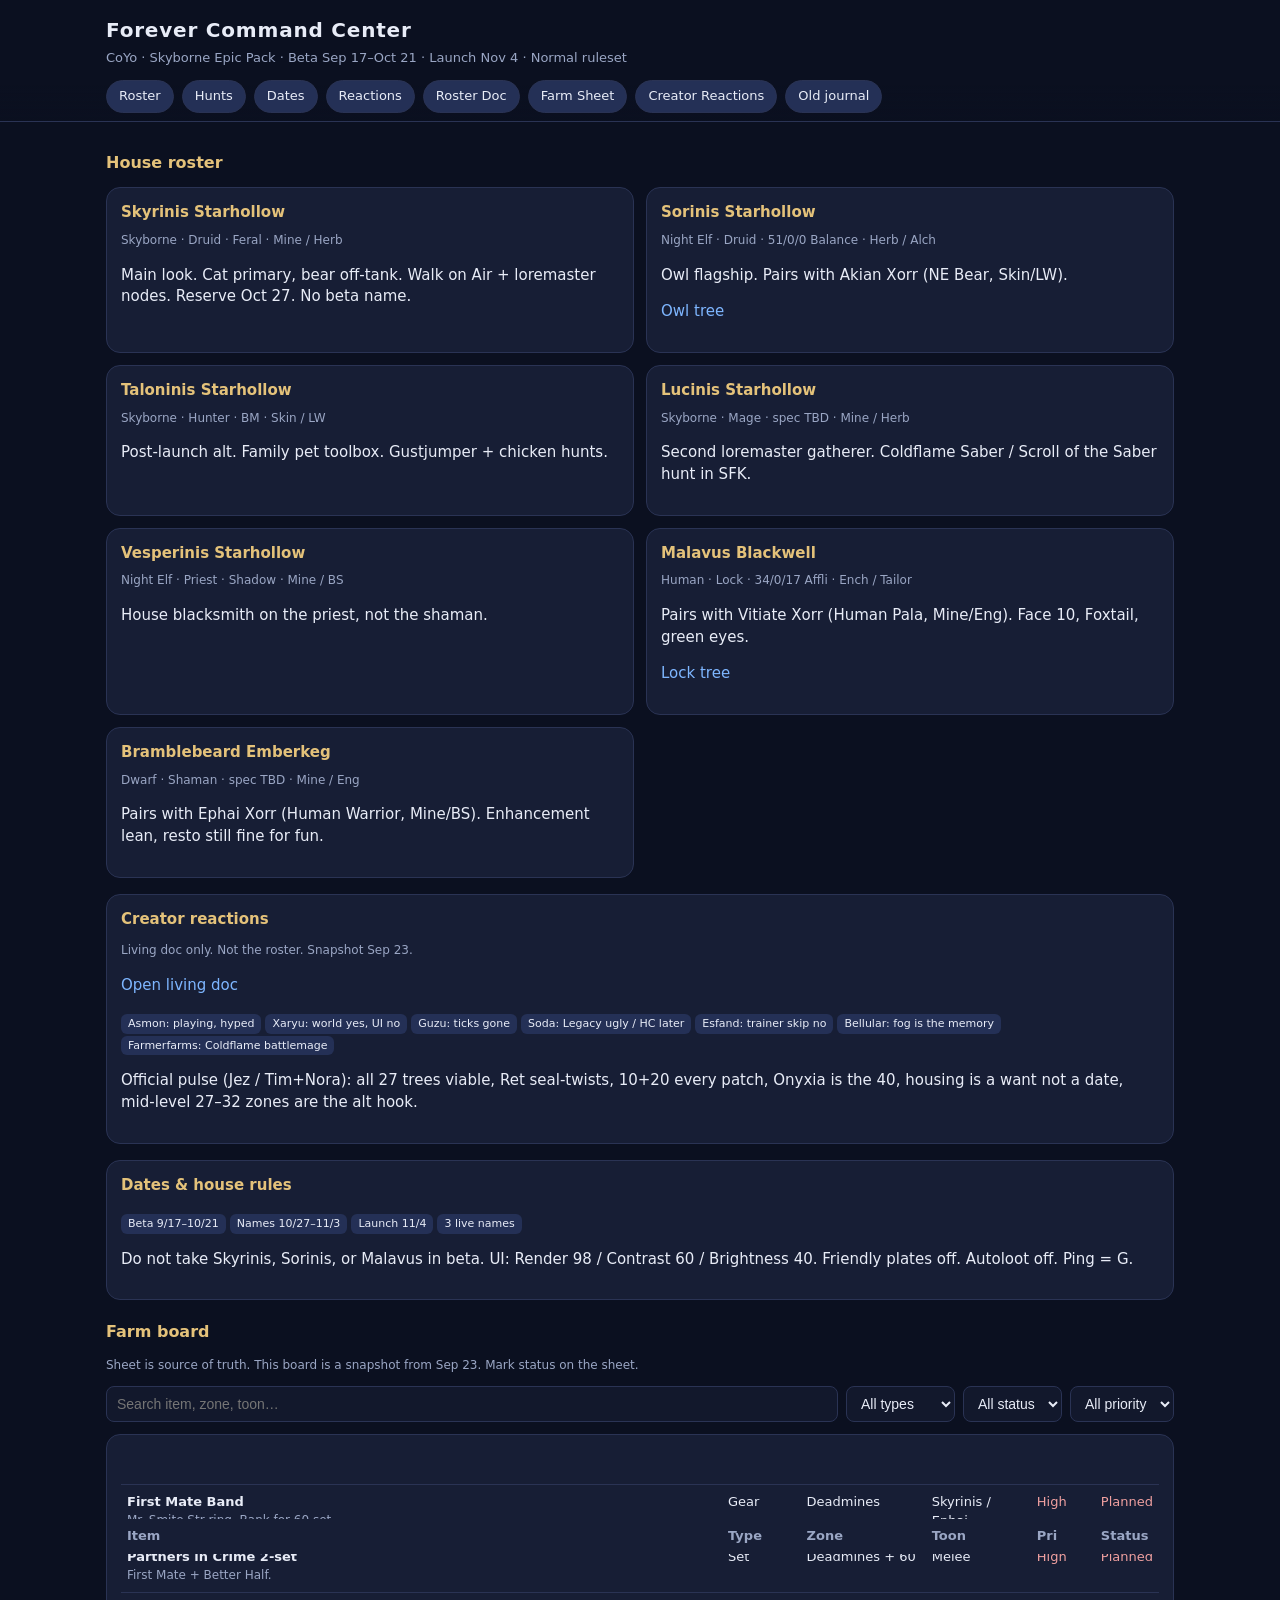
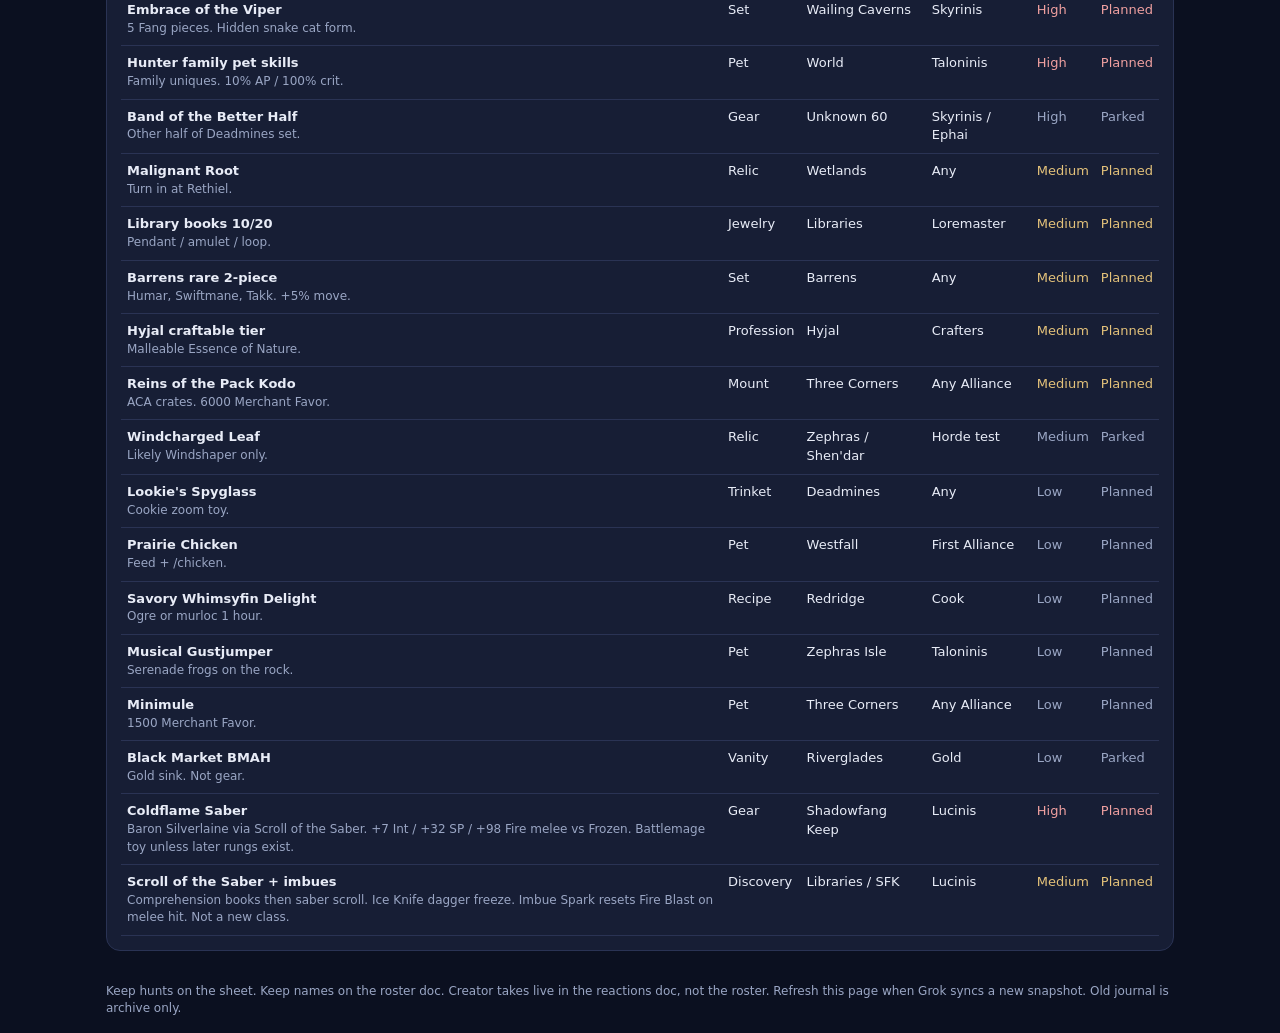
==== forever-command-center.html @ 181f7d6e "Add the roster, farm sheet, and command center dashboard from the Grok project." ====
<!DOCTYPE html>
<html lang="en">
<head>
<meta charset="utf-8">
<meta name="viewport" content="width=device-width, initial-scale=1">
<title>Forever Command Center</title>
<style>
:root {
  --bg: #0b1020;
  --bg2: #12182c;
  --card: #171e35;
  --line: #2a3354;
  --text: #e8ecf7;
  --muted: #9aa6c4;
  --blue: #7eb6ff;
  --gold: #e4c27a;
  --green: #7dcea0;
  --red: #f0a0a0;
  --chip: #243056;
}
* { box-sizing: border-box; }
html, body { margin: 0; background: var(--bg); color: var(--text); font: 15px/1.45 system-ui, Segoe UI, Roboto, sans-serif; }
a { color: var(--blue); text-decoration: none; }
a:hover { text-decoration: underline; }
header {
  position: sticky; top: 0; z-index: 20;
  background: linear-gradient(180deg, #0b1020 70%, transparent);
  padding: 16px 16px 8px;
  border-bottom: 1px solid var(--line);
}
header h1 { margin: 0; font-size: 20px; letter-spacing: .04em; }
header p { margin: 4px 0 0; color: var(--muted); font-size: 13px; }
nav { display: flex; gap: 8px; flex-wrap: wrap; margin-top: 12px; }
nav a, nav button {
  background: var(--chip); color: var(--text); border: 1px solid var(--line);
  border-radius: 999px; padding: 6px 12px; font-size: 13px; cursor: pointer;
}
.wrap { max-width: 1100px; margin: 0 auto; padding: 16px; }
.grid { display: grid; gap: 12px; }
@media (min-width: 800px) { .roster { grid-template-columns: 1fr 1fr; } }
.card {
  background: var(--card); border: 1px solid var(--line); border-radius: 14px; padding: 14px;
}
.card h2 { margin: 0 0 8px; font-size: 15px; color: var(--gold); }
.meta { color: var(--muted); font-size: 12px; }
.tag { display: inline-block; background: var(--chip); border-radius: 6px; padding: 2px 7px; font-size: 11px; margin: 2px 4px 0 0; }
.hi { color: var(--red); }
.md { color: var(--gold); }
.lo { color: var(--muted); }
.done { color: var(--green); }
.park { color: var(--muted); }
.filters { display: flex; gap: 8px; flex-wrap: wrap; margin: 8px 0 12px; }
.filters input, .filters select {
  background: var(--bg2); color: var(--text); border: 1px solid var(--line);
  border-radius: 8px; padding: 8px 10px; font-size: 14px;
}
.filters input { flex: 1; min-width: 140px; }
table { width: 100%; border-collapse: collapse; font-size: 13px; }
th, td { text-align: left; padding: 8px 6px; border-bottom: 1px solid var(--line); vertical-align: top; }
th { color: var(--muted); font-weight: 600; position: sticky; top: 70px; background: var(--card); }
.hidden { display: none; }
.pair { color: var(--muted); font-size: 12px; }
footer { color: var(--muted); font-size: 12px; padding: 24px 16px 40px; }
</style>
</head>
<body>
<header>
  <div class="wrap" style="padding-top:0;padding-bottom:0;">
    <h1>Forever Command Center</h1>
    <p>CoYo · Skyborne Epic Pack · Beta Sep 17–Oct 21 · Launch Nov 4 · Normal ruleset</p>
    <nav>
      <a href="#roster">Roster</a>
      <a href="#hunts">Hunts</a>
      <a href="#dates">Dates</a>
      <a href="#reactions">Reactions</a>
      <a href="https://docs.google.com/document/d/1trTpOfK53W16wRKFvHRGyP4ST8-XsPARuSrRyqzlnfI/edit" target="_blank">Roster Doc</a>
      <a href="https://docs.google.com/spreadsheets/d/1turzdeiL91-TS5RI4Hmr4vr6hfwt4UQWNfcJiOSVQiE/edit" target="_blank">Farm Sheet</a>
      <a href="https://docs.google.com/document/d/1gw6erAInVDqOPQ9l9b4lDd2jnnX8OK7vbIFcX8hraAQ/edit" target="_blank">Creator Reactions</a>
      <a href="https://docs.google.com/document/d/1s09sx8vnGBtxPOgNmFDzIiyFetHUuI-x3kyppMrAAn4/edit" target="_blank">Old journal</a>
    </nav>
  </div>
</header>

<div class="wrap">
<section id="roster">
  <h2 style="color:var(--gold);font-size:16px;">House roster</h2>
  <div class="grid roster">
    <div class="card">
      <h2>Skyrinis Starhollow</h2>
      <div class="meta">Skyborne · Druid · Feral · Mine / Herb</div>
      <p>Main look. Cat primary, bear off-tank. Walk on Air + loremaster nodes. Reserve Oct 27. No beta name.</p>
    </div>
    <div class="card">
      <h2>Sorinis Starhollow</h2>
      <div class="meta">Night Elf · Druid · 51/0/0 Balance · Herb / Alch</div>
      <p>Owl flagship. Pairs with Akian Xorr (NE Bear, Skin/LW).</p>
      <p><a href="https://talentsforever.com/druid/60/55322231551521351-0000000000000000000-0000000000000000">Owl tree</a></p>
    </div>
    <div class="card">
      <h2>Taloninis Starhollow</h2>
      <div class="meta">Skyborne · Hunter · BM · Skin / LW</div>
      <p>Post-launch alt. Family pet toolbox. Gustjumper + chicken hunts.</p>
    </div>
    <div class="card">
      <h2>Lucinis Starhollow</h2>
      <div class="meta">Skyborne · Mage · spec TBD · Mine / Herb</div>
      <p>Second loremaster gatherer. Coldflame Saber / Scroll of the Saber hunt in SFK.</p>
    </div>
    <div class="card">
      <h2>Vesperinis Starhollow</h2>
      <div class="meta">Night Elf · Priest · Shadow · Mine / BS</div>
      <p>House blacksmith on the priest, not the shaman.</p>
    </div>
    <div class="card">
      <h2>Malavus Blackwell</h2>
      <div class="meta">Human · Lock · 34/0/17 Affli · Ench / Tailor</div>
      <p>Pairs with Vitiate Xorr (Human Pala, Mine/Eng). Face 10, Foxtail, green eyes.</p>
      <p><a href="https://talentsforever.com/warlock/60/20552300035201051-0000000000000000000-2505005000000000">Lock tree</a></p>
    </div>
    <div class="card">
      <h2>Bramblebeard Emberkeg</h2>
      <div class="meta">Dwarf · Shaman · spec TBD · Mine / Eng</div>
      <p>Pairs with Ephai Xorr (Human Warrior, Mine/BS). Enhancement lean, resto still fine for fun.</p>
    </div>
  </div>
</section>

<section id="reactions" class="card" style="margin-top:16px;">
  <h2>Creator reactions</h2>
  <p class="meta">Living doc only. Not the roster. Snapshot Sep 23.</p>
  <p><a href="https://docs.google.com/document/d/1gw6erAInVDqOPQ9l9b4lDd2jnnX8OK7vbIFcX8hraAQ/edit" target="_blank">Open living doc</a></p>
  <p><span class="tag">Asmon: playing, hyped</span><span class="tag">Xaryu: world yes, UI no</span><span class="tag">Guzu: ticks gone</span><span class="tag">Soda: Legacy ugly / HC later</span><span class="tag">Esfand: trainer skip no</span><span class="tag">Bellular: fog is the memory</span><span class="tag">Farmerfarms: Coldflame battlemage</span></p>
  <p>Official pulse (Jez / Tim+Nora): all 27 trees viable, Ret seal-twists, 10+20 every patch, Onyxia is the 40, housing is a want not a date, mid-level 27–32 zones are the alt hook.</p>
</section>

<section id="dates" class="card" style="margin-top:16px;">
  <h2>Dates & house rules</h2>
  <p><span class="tag">Beta 9/17–10/21</span><span class="tag">Names 10/27–11/3</span><span class="tag">Launch 11/4</span><span class="tag">3 live names</span></p>
  <p>Do not take Skyrinis, Sorinis, or Malavus in beta. UI: Render 98 / Contrast 60 / Brightness 40. Friendly plates off. Autoloot off. Ping = G.</p>
</section>

<section id="hunts" style="margin-top:20px;">
  <h2 style="color:var(--gold);font-size:16px;">Farm board</h2>
  <p class="meta">Sheet is source of truth. This board is a snapshot from Sep 23. Mark status on the sheet.</p>
  <div class="filters">
    <input id="q" placeholder="Search item, zone, toon…" oninput="draw()">
    <select id="type" onchange="draw()"><option value="">All types</option></select>
    <select id="status" onchange="draw()"><option value="">All status</option></select>
    <select id="prio" onchange="draw()">
      <option value="">All priority</option>
      <option>High</option><option>Medium</option><option>Low</option>
    </select>
  </div>
  <div class="card" style="overflow-x:auto;">
    <table>
      <thead><tr><th>Item</th><th>Type</th><th>Zone</th><th>Toon</th><th>Pri</th><th>Status</th></tr></thead>
      <tbody id="body"></tbody>
    </table>
  </div>
</section>
</div>
<footer class="wrap">Keep hunts on the sheet. Keep names on the roster doc. Creator takes live in the reactions doc, not the roster. Refresh this page when Grok syncs a new snapshot. Old journal is archive only.</footer>
<script>
const hunts = [
  {item:"First Mate Band",type:"Gear",zone:"Deadmines",toon:"Skyrinis / Ephai",prio:"High",status:"Planned",notes:"Mr. Smite Str ring. Bank for 60 set."},
  {item:"Partners in Crime 2-set",type:"Set",zone:"Deadmines + 60",toon:"Melee",prio:"High",status:"Planned",notes:"First Mate + Better Half."},
  {item:"Embrace of the Viper",type:"Set",zone:"Wailing Caverns",toon:"Skyrinis",prio:"High",status:"Planned",notes:"5 Fang pieces. Hidden snake cat form."},
  {item:"Hunter family pet skills",type:"Pet",zone:"World",toon:"Taloninis",prio:"High",status:"Planned",notes:"Family uniques. 10% AP / 100% crit."},
  {item:"Band of the Better Half",type:"Gear",zone:"Unknown 60",toon:"Skyrinis / Ephai",prio:"High",status:"Parked",notes:"Other half of Deadmines set."},
  {item:"Malignant Root",type:"Relic",zone:"Wetlands",toon:"Any",prio:"Medium",status:"Planned",notes:"Turn in at Rethiel."},
  {item:"Library books 10/20",type:"Jewelry",zone:"Libraries",toon:"Loremaster",prio:"Medium",status:"Planned",notes:"Pendant / amulet / loop."},
  {item:"Barrens rare 2-piece",type:"Set",zone:"Barrens",toon:"Any",prio:"Medium",status:"Planned",notes:"Humar, Swiftmane, Takk. +5% move."},
  {item:"Hyjal craftable tier",type:"Profession",zone:"Hyjal",toon:"Crafters",prio:"Medium",status:"Planned",notes:"Malleable Essence of Nature."},
  {item:"Reins of the Pack Kodo",type:"Mount",zone:"Three Corners",toon:"Any Alliance",prio:"Medium",status:"Planned",notes:"ACA crates. 6000 Merchant Favor."},
  {item:"Windcharged Leaf",type:"Relic",zone:"Zephras / Shen'dar",toon:"Horde test",prio:"Medium",status:"Parked",notes:"Likely Windshaper only."},
  {item:"Lookie's Spyglass",type:"Trinket",zone:"Deadmines",toon:"Any",prio:"Low",status:"Planned",notes:"Cookie zoom toy."},
  {item:"Prairie Chicken",type:"Pet",zone:"Westfall",toon:"First Alliance",prio:"Low",status:"Planned",notes:"Feed + /chicken."},
  {item:"Savory Whimsyfin Delight",type:"Recipe",zone:"Redridge",toon:"Cook",prio:"Low",status:"Planned",notes:"Ogre or murloc 1 hour."},
  {item:"Musical Gustjumper",type:"Pet",zone:"Zephras Isle",toon:"Taloninis",prio:"Low",status:"Planned",notes:"Serenade frogs on the rock."},
  {item:"Minimule",type:"Pet",zone:"Three Corners",toon:"Any Alliance",prio:"Low",status:"Planned",notes:"1500 Merchant Favor."},
  {item:"Black Market BMAH",type:"Vanity",zone:"Riverglades",toon:"Gold",prio:"Low",status:"Parked",notes:"Gold sink. Not gear."},
  {item:"Coldflame Saber",type:"Gear",zone:"Shadowfang Keep",toon:"Lucinis",prio:"High",status:"Planned",notes:"Baron Silverlaine via Scroll of the Saber. +7 Int / +32 SP / +98 Fire melee vs Frozen. Battlemage toy unless later rungs exist."},
  {item:"Scroll of the Saber + imbues",type:"Discovery",zone:"Libraries / SFK",toon:"Lucinis",prio:"Medium",status:"Planned",notes:"Comprehension books then saber scroll. Ice Knife dagger freeze. Imbue Spark resets Fire Blast on melee hit. Not a new class."}
];
const types = [...new Set(hunts.map(h=>h.type))].sort();
const statuses = [...new Set(hunts.map(h=>h.status))].sort();
const typeSel = document.getElementById("type");
const statusSel = document.getElementById("status");
types.forEach(t => typeSel.insertAdjacentHTML("beforeend", `<option>${t}</option>`));
statuses.forEach(t => statusSel.insertAdjacentHTML("beforeend", `<option>${t}</option>`));
function cls(p,s){
  if(s==="Done") return "done";
  if(s==="Parked") return "park";
  if(p==="High") return "hi";
  if(p==="Medium") return "md";
  return "lo";
}
function draw(){
  const q = document.getElementById("q").value.toLowerCase();
  const t = typeSel.value, s = statusSel.value, p = document.getElementById("prio").value;
  const rows = hunts.filter(h =>
    (!t || h.type===t) && (!s || h.status===s) && (!p || h.prio===p) &&
    (`${h.item} ${h.zone} ${h.toon} ${h.notes}`).toLowerCase().includes(q)
  );
  document.getElementById("body").innerHTML = rows.map(h => `
    <tr>
      <td><b>${h.item}</b><div class="pair">${h.notes}</div></td>
      <td>${h.type}</td>
      <td>${h.zone}</td>
      <td>${h.toon}</td>
      <td class="${cls(h.prio,h.status)}">${h.prio}</td>
      <td class="${cls(h.prio,h.status)}">${h.status}</td>
    </tr>`).join("");
}
draw();
</script>
</body>
</html>
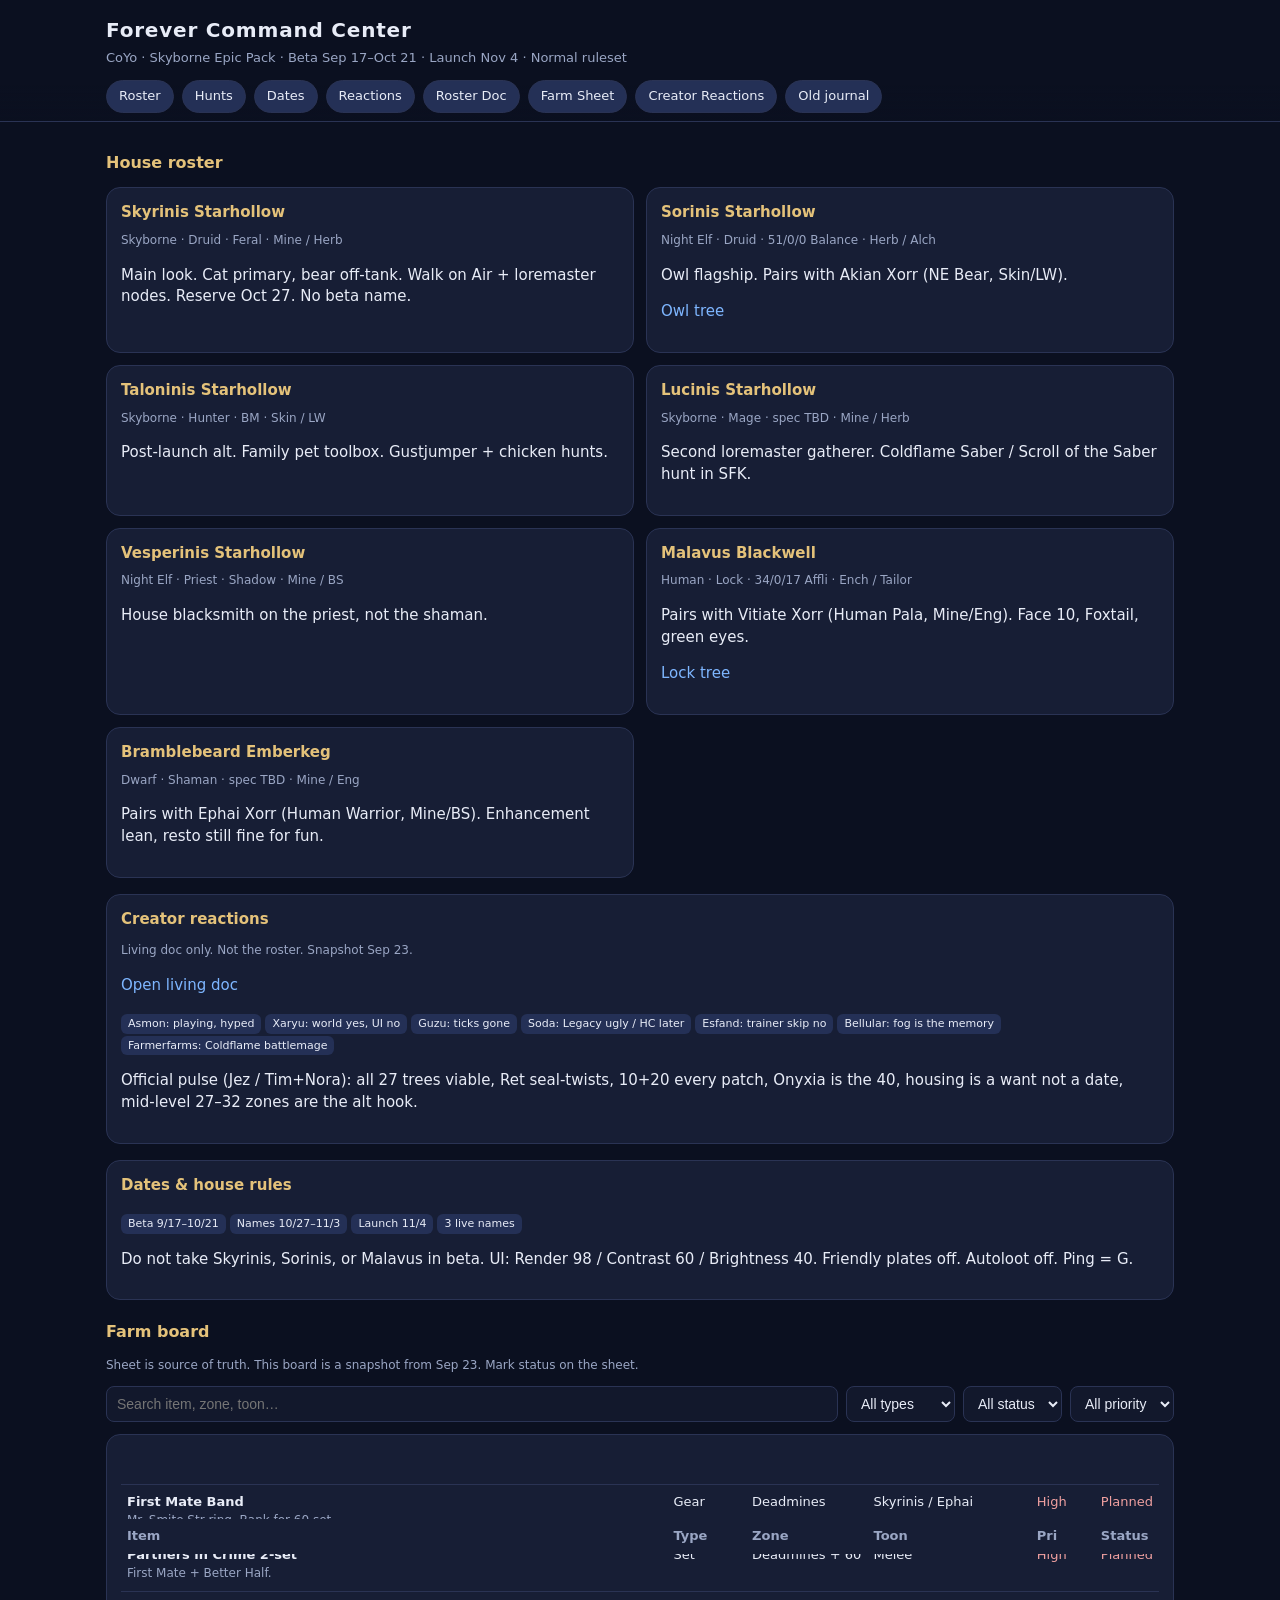
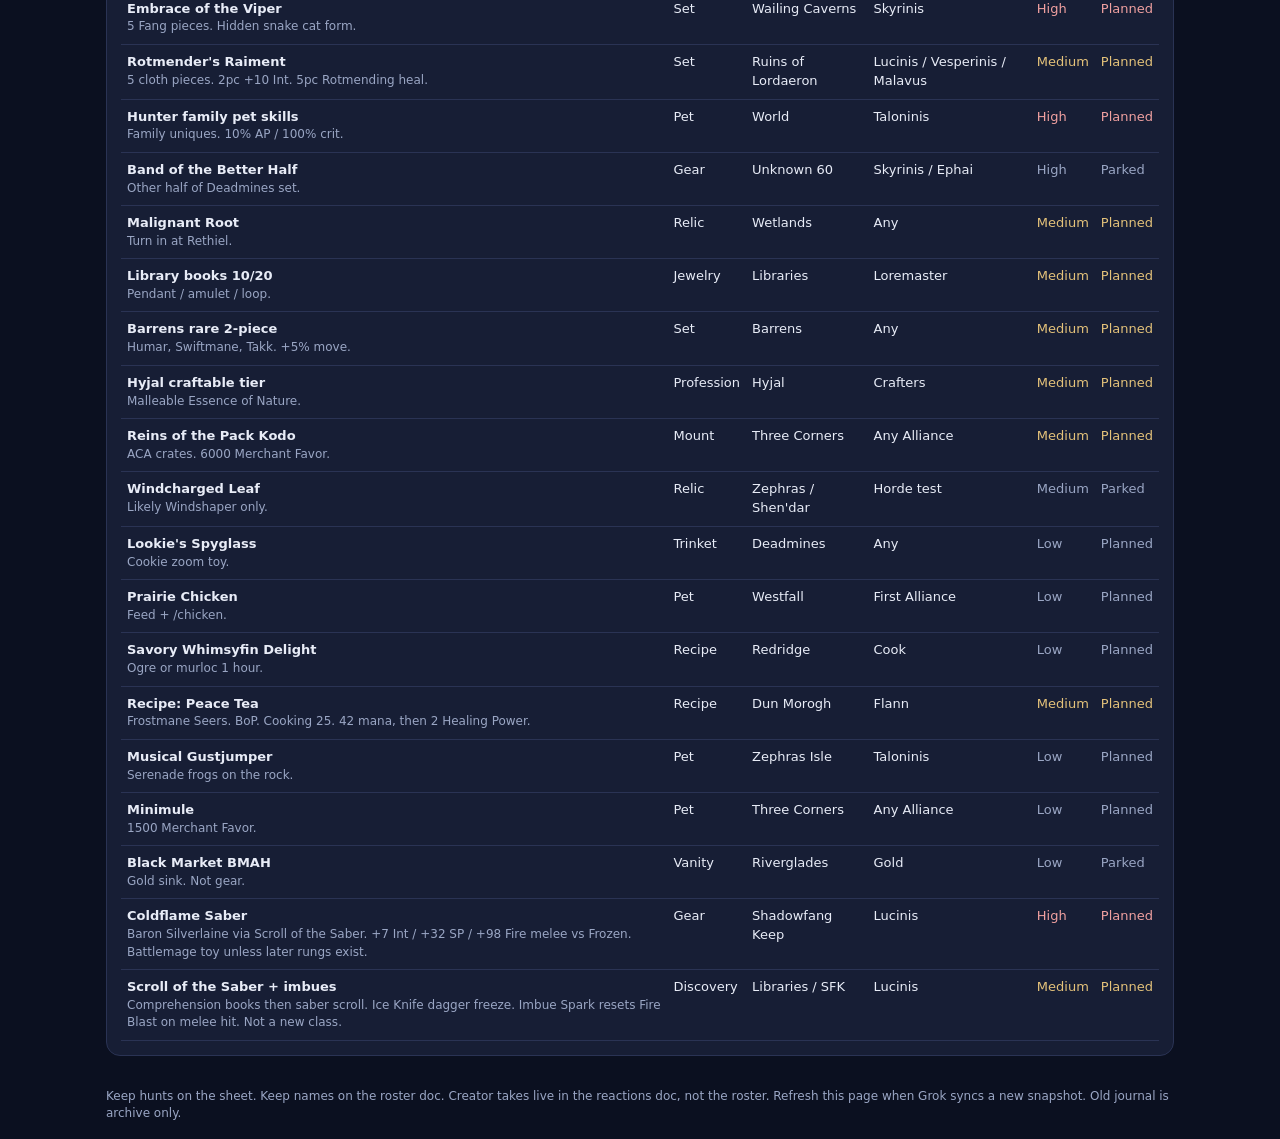
==== commit bdb1367e: "Record Flann's Sep 23 beta sheet and the hunts that came from it. Co-authored-by: Cursor <cursoragen" ====
--- a/forever-command-center.html
+++ b/forever-command-center.html
@@ -165,6 +165,7 @@
   {item:"First Mate Band",type:"Gear",zone:"Deadmines",toon:"Skyrinis / Ephai",prio:"High",status:"Planned",notes:"Mr. Smite Str ring. Bank for 60 set."},
   {item:"Partners in Crime 2-set",type:"Set",zone:"Deadmines + 60",toon:"Melee",prio:"High",status:"Planned",notes:"First Mate + Better Half."},
   {item:"Embrace of the Viper",type:"Set",zone:"Wailing Caverns",toon:"Skyrinis",prio:"High",status:"Planned",notes:"5 Fang pieces. Hidden snake cat form."},
+  {item:"Rotmender's Raiment",type:"Set",zone:"Ruins of Lordaeron",toon:"Lucinis / Vesperinis / Malavus",prio:"Medium",status:"Planned",notes:"5 cloth pieces. 2pc +10 Int. 5pc Rotmending heal."},
   {item:"Hunter family pet skills",type:"Pet",zone:"World",toon:"Taloninis",prio:"High",status:"Planned",notes:"Family uniques. 10% AP / 100% crit."},
   {item:"Band of the Better Half",type:"Gear",zone:"Unknown 60",toon:"Skyrinis / Ephai",prio:"High",status:"Parked",notes:"Other half of Deadmines set."},
   {item:"Malignant Root",type:"Relic",zone:"Wetlands",toon:"Any",prio:"Medium",status:"Planned",notes:"Turn in at Rethiel."},
@@ -176,6 +177,7 @@
   {item:"Lookie's Spyglass",type:"Trinket",zone:"Deadmines",toon:"Any",prio:"Low",status:"Planned",notes:"Cookie zoom toy."},
   {item:"Prairie Chicken",type:"Pet",zone:"Westfall",toon:"First Alliance",prio:"Low",status:"Planned",notes:"Feed + /chicken."},
   {item:"Savory Whimsyfin Delight",type:"Recipe",zone:"Redridge",toon:"Cook",prio:"Low",status:"Planned",notes:"Ogre or murloc 1 hour."},
+  {item:"Recipe: Peace Tea",type:"Recipe",zone:"Dun Morogh",toon:"Flann",prio:"Medium",status:"Planned",notes:"Frostmane Seers. BoP. Cooking 25. 42 mana, then 2 Healing Power."},
   {item:"Musical Gustjumper",type:"Pet",zone:"Zephras Isle",toon:"Taloninis",prio:"Low",status:"Planned",notes:"Serenade frogs on the rock."},
   {item:"Minimule",type:"Pet",zone:"Three Corners",toon:"Any Alliance",prio:"Low",status:"Planned",notes:"1500 Merchant Favor."},
   {item:"Black Market BMAH",type:"Vanity",zone:"Riverglades",toon:"Gold",prio:"Low",status:"Parked",notes:"Gold sink. Not gear."},
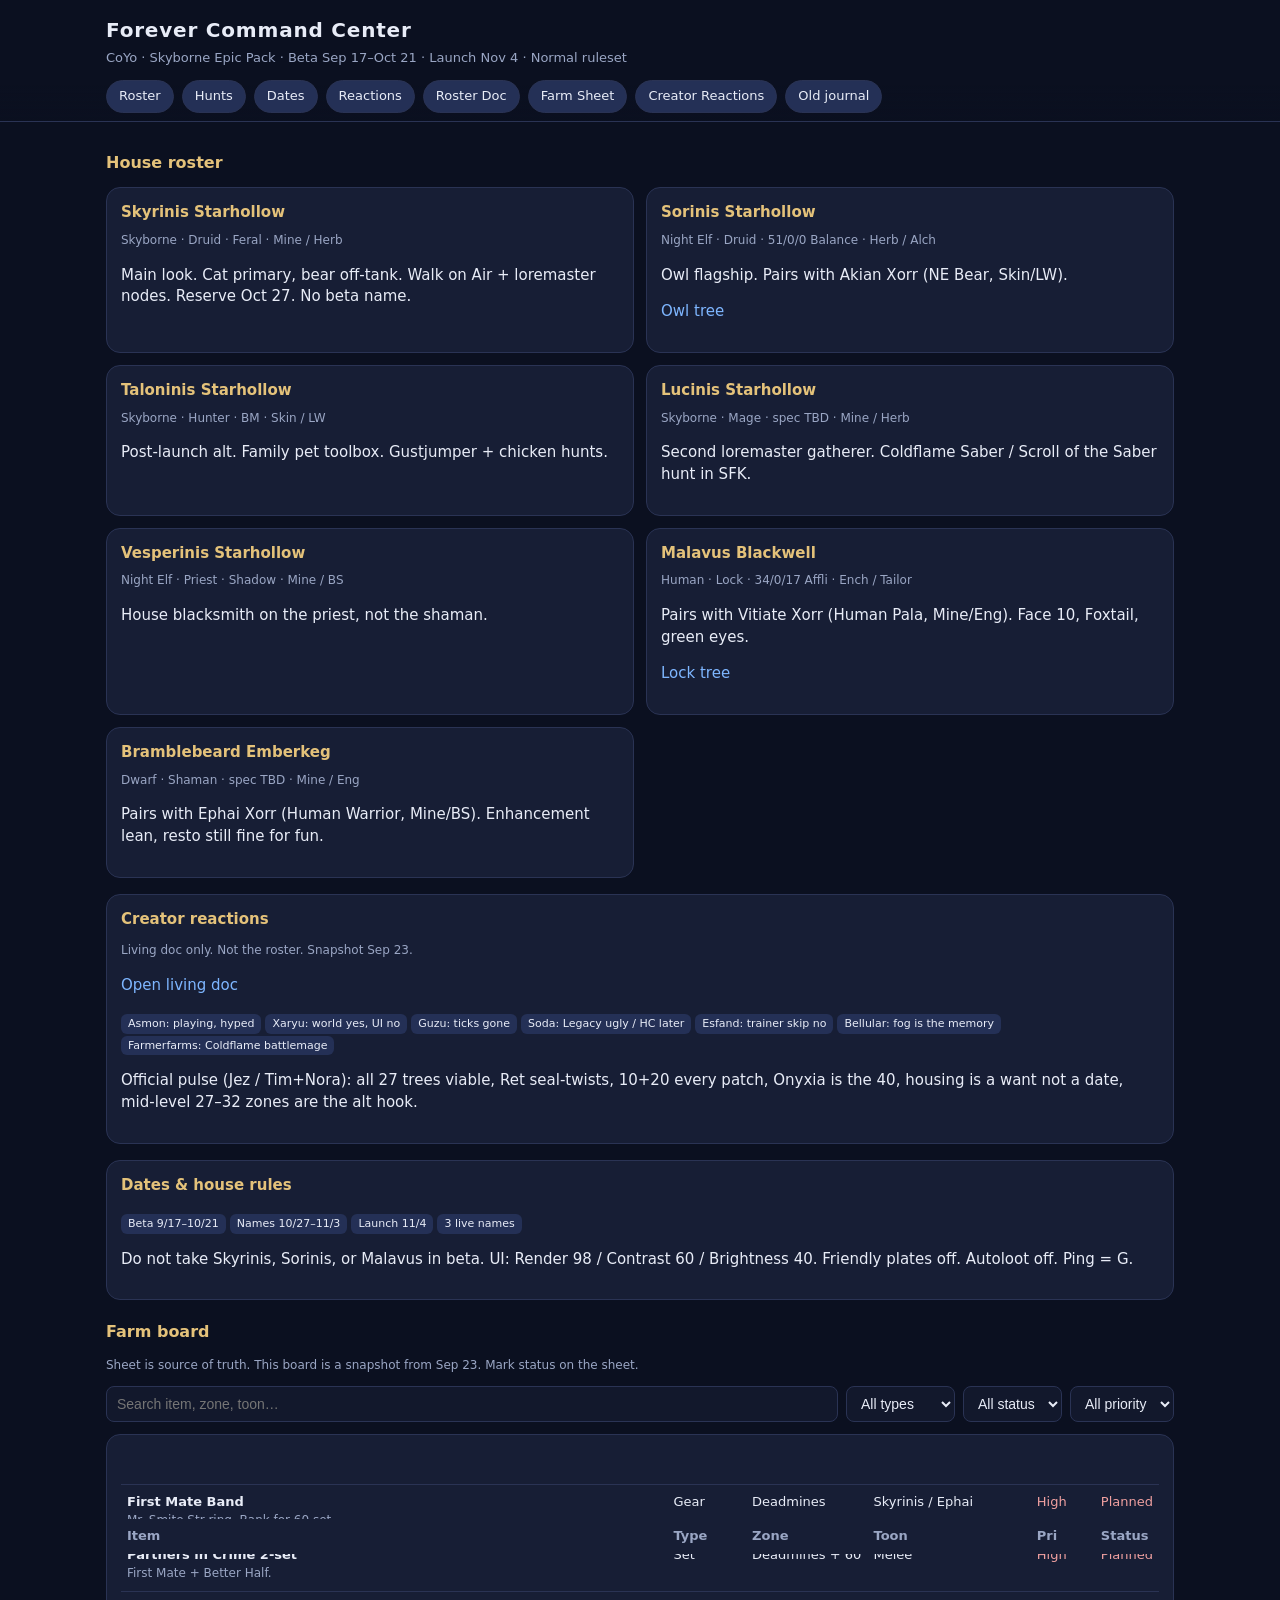
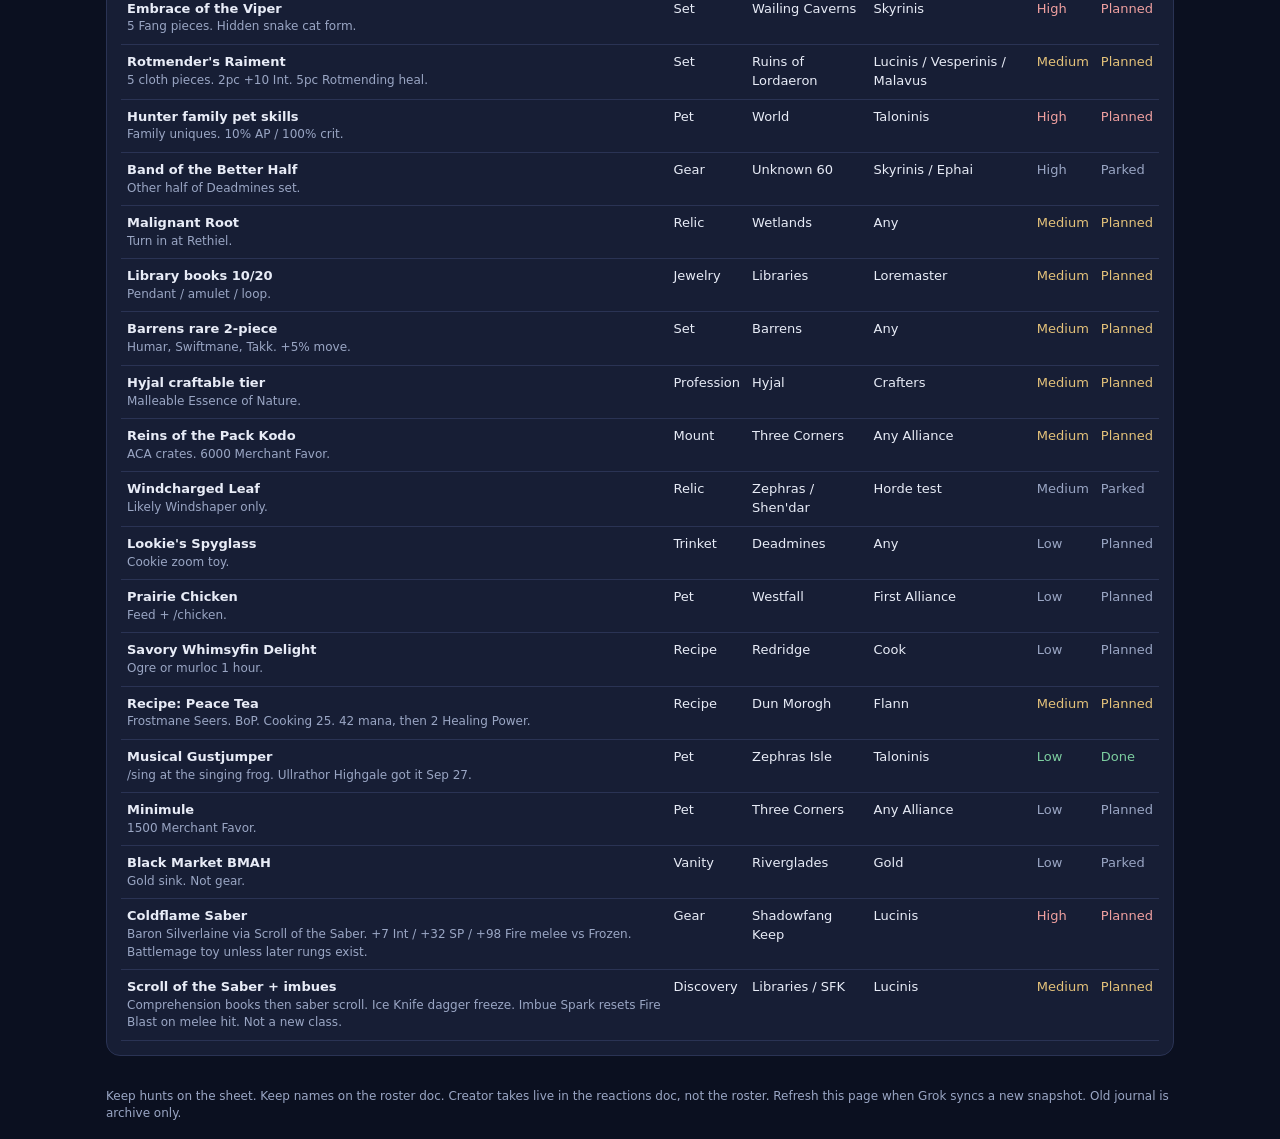
==== commit f7359f24: "Log Ullrathor Highgale's Sep 27 beta session so the sheet shows level 11 and the Musical Gustjumper " ====
--- a/forever-command-center.html
+++ b/forever-command-center.html
@@ -178,7 +178,7 @@
   {item:"Prairie Chicken",type:"Pet",zone:"Westfall",toon:"First Alliance",prio:"Low",status:"Planned",notes:"Feed + /chicken."},
   {item:"Savory Whimsyfin Delight",type:"Recipe",zone:"Redridge",toon:"Cook",prio:"Low",status:"Planned",notes:"Ogre or murloc 1 hour."},
   {item:"Recipe: Peace Tea",type:"Recipe",zone:"Dun Morogh",toon:"Flann",prio:"Medium",status:"Planned",notes:"Frostmane Seers. BoP. Cooking 25. 42 mana, then 2 Healing Power."},
-  {item:"Musical Gustjumper",type:"Pet",zone:"Zephras Isle",toon:"Taloninis",prio:"Low",status:"Planned",notes:"Serenade frogs on the rock."},
+  {item:"Musical Gustjumper",type:"Pet",zone:"Zephras Isle",toon:"Taloninis",prio:"Low",status:"Done",notes:"/sing at the singing frog. Ullrathor Highgale got it Sep 27."},
   {item:"Minimule",type:"Pet",zone:"Three Corners",toon:"Any Alliance",prio:"Low",status:"Planned",notes:"1500 Merchant Favor."},
   {item:"Black Market BMAH",type:"Vanity",zone:"Riverglades",toon:"Gold",prio:"Low",status:"Parked",notes:"Gold sink. Not gear."},
   {item:"Coldflame Saber",type:"Gear",zone:"Shadowfang Keep",toon:"Lucinis",prio:"High",status:"Planned",notes:"Baron Silverlaine via Scroll of the Saber. +7 Int / +32 SP / +98 Fire melee vs Frozen. Battlemage toy unless later rungs exist."},
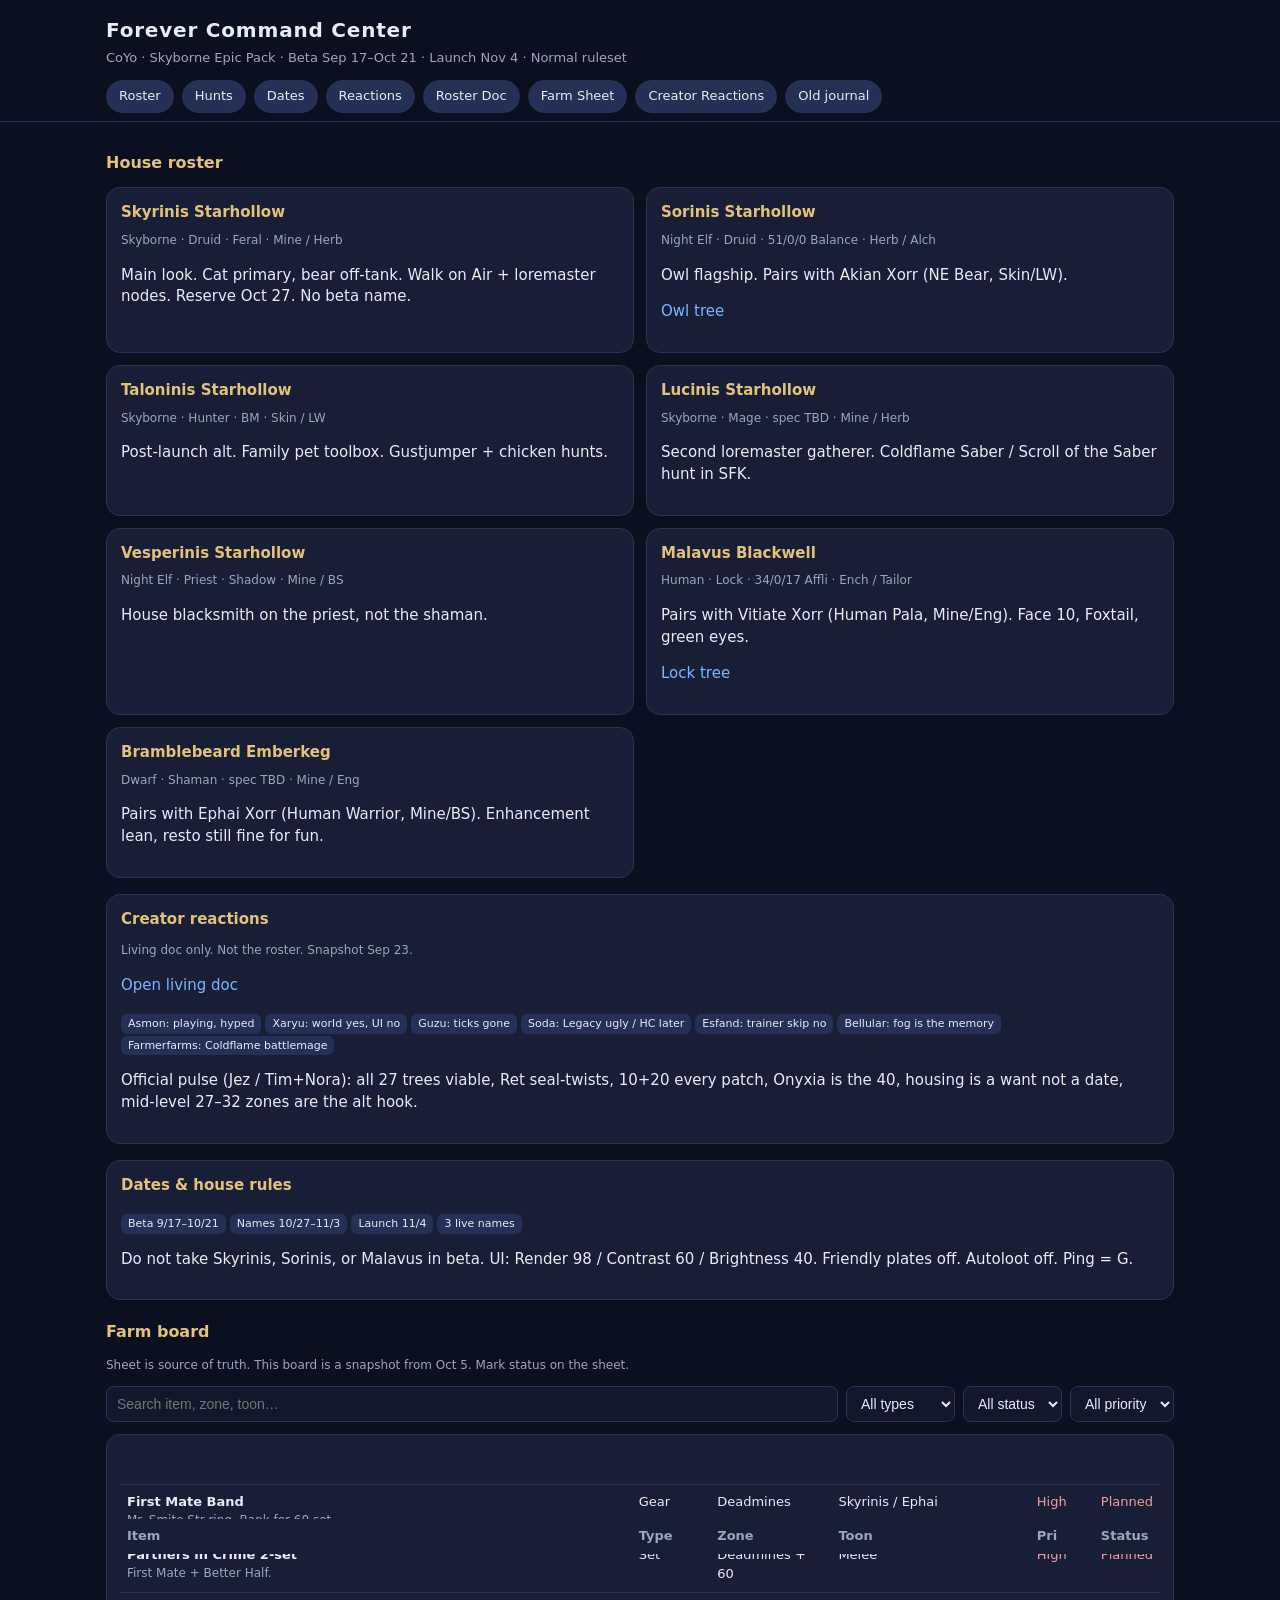
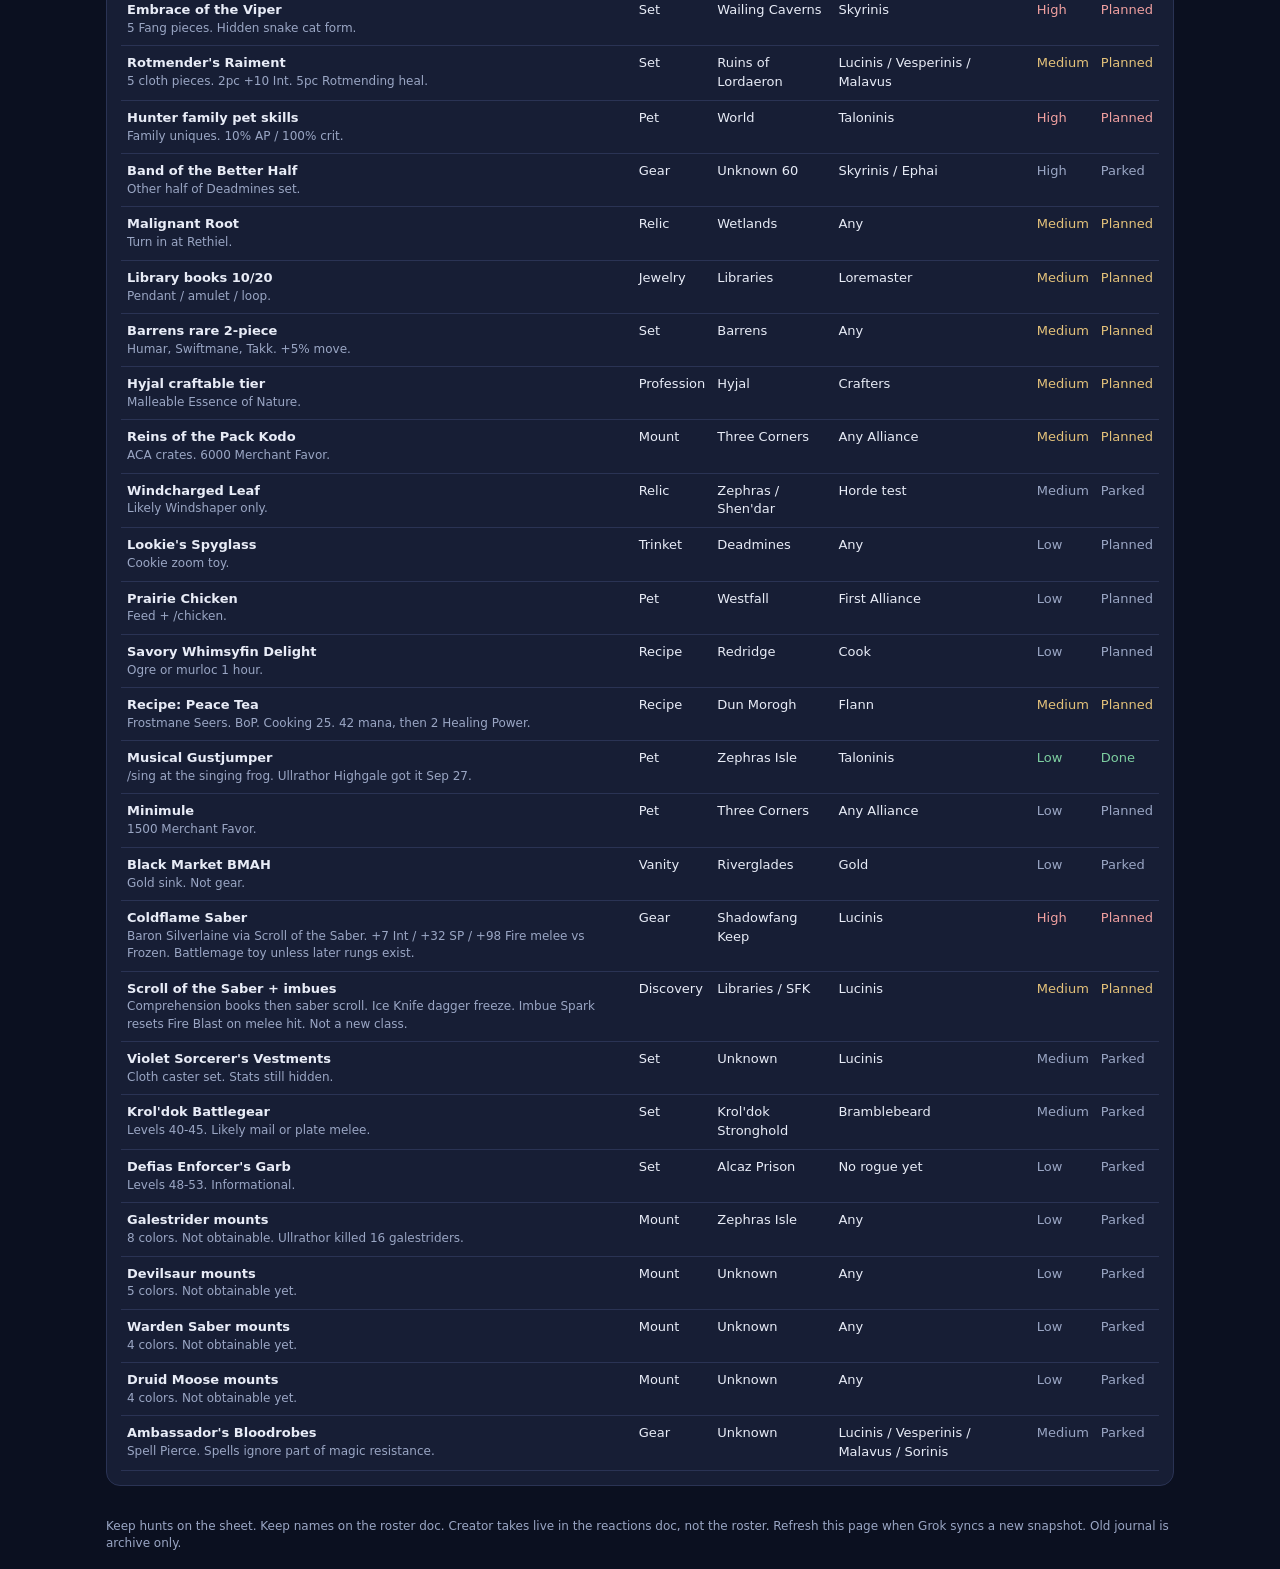
==== commit 3b7084c5: "Count a hunter pet's killing blow for that hunter, and export the combat pet and stable. Park the ne" ====
--- a/forever-command-center.html
+++ b/forever-command-center.html
@@ -141,7 +141,7 @@
 
 <section id="hunts" style="margin-top:20px;">
   <h2 style="color:var(--gold);font-size:16px;">Farm board</h2>
-  <p class="meta">Sheet is source of truth. This board is a snapshot from Sep 23. Mark status on the sheet.</p>
+  <p class="meta">Sheet is source of truth. This board is a snapshot from Oct 5. Mark status on the sheet.</p>
   <div class="filters">
     <input id="q" placeholder="Search item, zone, toon…" oninput="draw()">
     <select id="type" onchange="draw()"><option value="">All types</option></select>
@@ -182,7 +182,15 @@
   {item:"Minimule",type:"Pet",zone:"Three Corners",toon:"Any Alliance",prio:"Low",status:"Planned",notes:"1500 Merchant Favor."},
   {item:"Black Market BMAH",type:"Vanity",zone:"Riverglades",toon:"Gold",prio:"Low",status:"Parked",notes:"Gold sink. Not gear."},
   {item:"Coldflame Saber",type:"Gear",zone:"Shadowfang Keep",toon:"Lucinis",prio:"High",status:"Planned",notes:"Baron Silverlaine via Scroll of the Saber. +7 Int / +32 SP / +98 Fire melee vs Frozen. Battlemage toy unless later rungs exist."},
-  {item:"Scroll of the Saber + imbues",type:"Discovery",zone:"Libraries / SFK",toon:"Lucinis",prio:"Medium",status:"Planned",notes:"Comprehension books then saber scroll. Ice Knife dagger freeze. Imbue Spark resets Fire Blast on melee hit. Not a new class."}
+  {item:"Scroll of the Saber + imbues",type:"Discovery",zone:"Libraries / SFK",toon:"Lucinis",prio:"Medium",status:"Planned",notes:"Comprehension books then saber scroll. Ice Knife dagger freeze. Imbue Spark resets Fire Blast on melee hit. Not a new class."},
+  {item:"Violet Sorcerer's Vestments",type:"Set",zone:"Unknown",toon:"Lucinis",prio:"Medium",status:"Parked",notes:"Cloth caster set. Stats still hidden."},
+  {item:"Krol'dok Battlegear",type:"Set",zone:"Krol'dok Stronghold",toon:"Bramblebeard",prio:"Medium",status:"Parked",notes:"Levels 40-45. Likely mail or plate melee."},
+  {item:"Defias Enforcer's Garb",type:"Set",zone:"Alcaz Prison",toon:"No rogue yet",prio:"Low",status:"Parked",notes:"Levels 48-53. Informational."},
+  {item:"Galestrider mounts",type:"Mount",zone:"Zephras Isle",toon:"Any",prio:"Low",status:"Parked",notes:"8 colors. Not obtainable. Ullrathor killed 16 galestriders."},
+  {item:"Devilsaur mounts",type:"Mount",zone:"Unknown",toon:"Any",prio:"Low",status:"Parked",notes:"5 colors. Not obtainable yet."},
+  {item:"Warden Saber mounts",type:"Mount",zone:"Unknown",toon:"Any",prio:"Low",status:"Parked",notes:"4 colors. Not obtainable yet."},
+  {item:"Druid Moose mounts",type:"Mount",zone:"Unknown",toon:"Any",prio:"Low",status:"Parked",notes:"4 colors. Not obtainable yet."},
+  {item:"Ambassador's Bloodrobes",type:"Gear",zone:"Unknown",toon:"Lucinis / Vesperinis / Malavus / Sorinis",prio:"Medium",status:"Parked",notes:"Spell Pierce. Spells ignore part of magic resistance."}
 ];
 const types = [...new Set(hunts.map(h=>h.type))].sort();
 const statuses = [...new Set(hunts.map(h=>h.status))].sort();
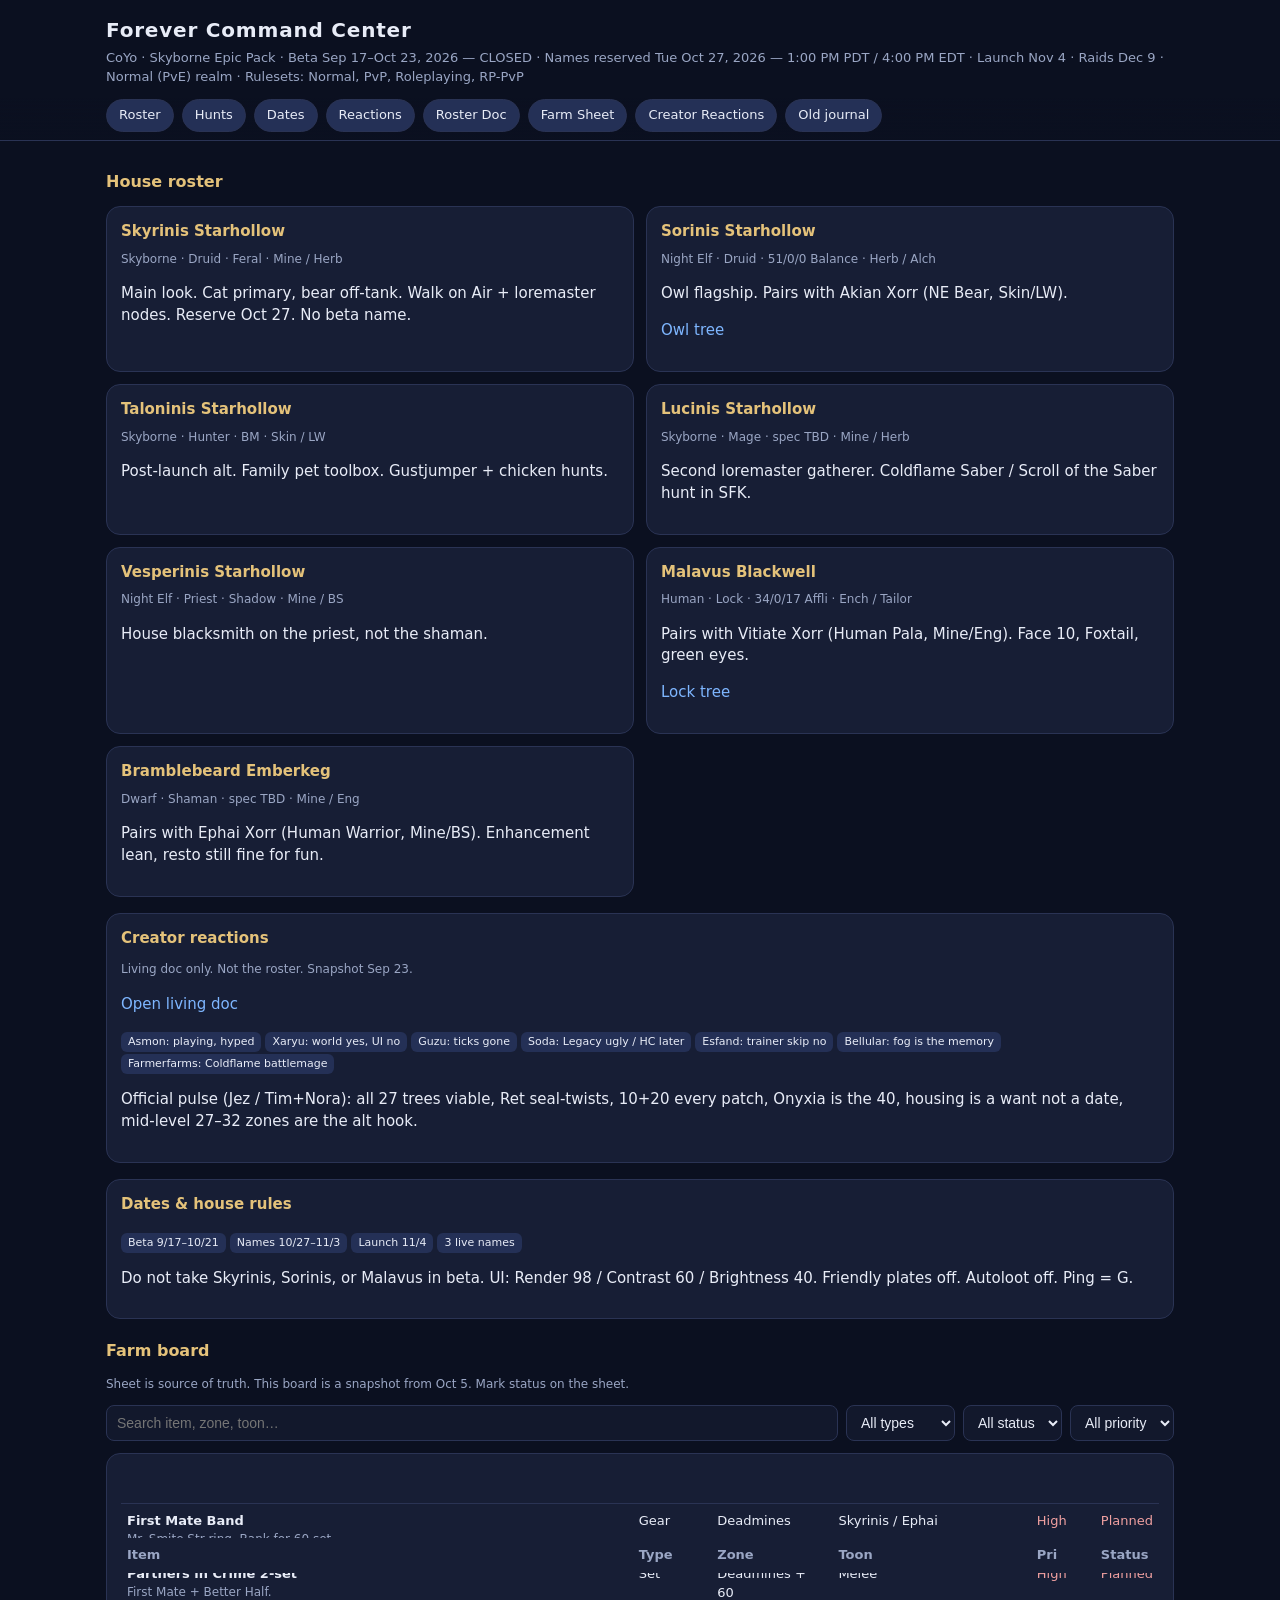
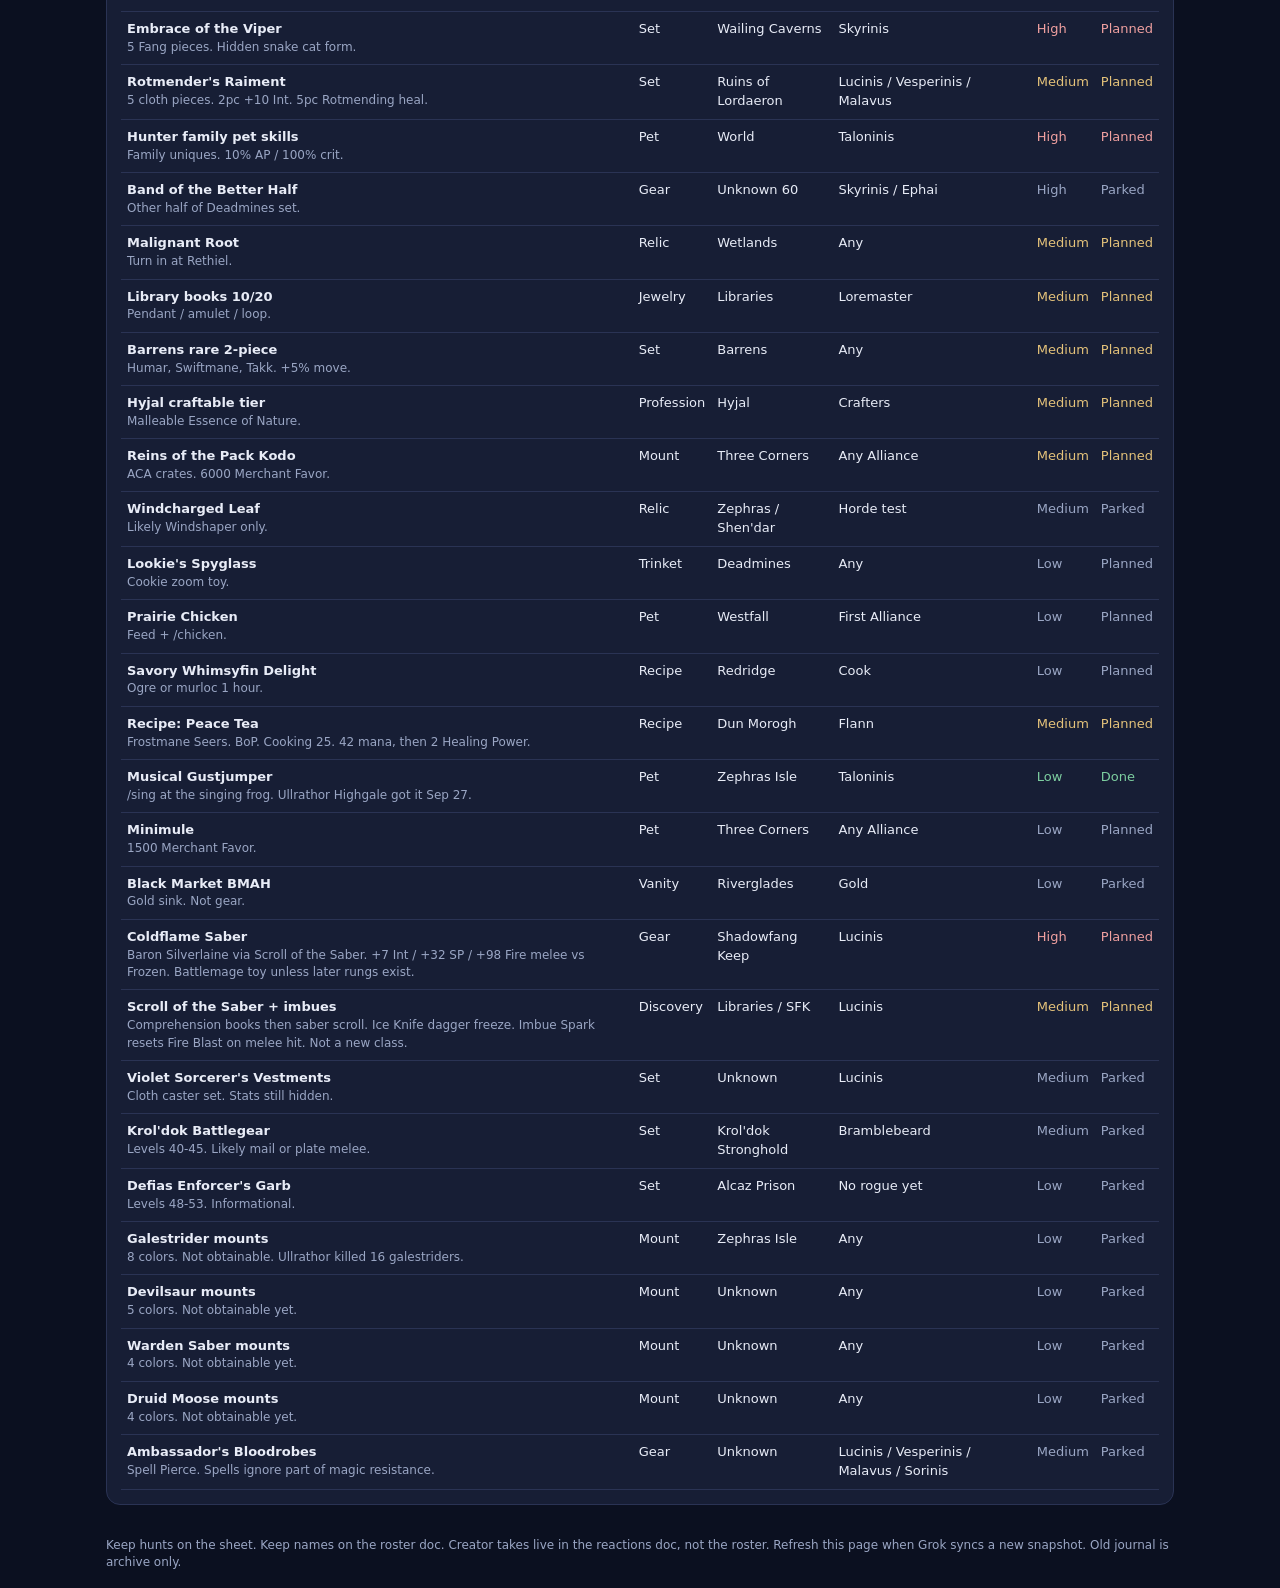
==== commit 50346a9b: "Roster data batch: talent links, professions, pills, hunts, Dalaran secrets (#43/#44/#47/#48/#49/#50" ====
--- a/forever-command-center.html
+++ b/forever-command-center.html
@@ -67,7 +67,7 @@
 <header>
   <div class="wrap" style="padding-top:0;padding-bottom:0;">
     <h1>Forever Command Center</h1>
-    <p>CoYo · Skyborne Epic Pack · Beta Sep 17–Oct 21 · Launch Nov 4 · Normal ruleset</p>
+    <p>CoYo · Skyborne Epic Pack · Beta Sep 17–Oct 23, 2026 — CLOSED · Names reserved Tue Oct 27, 2026 — 1:00 PM PDT / 4:00 PM EDT · Launch Nov 4 · Raids Dec 9 · Normal (PvE) realm · Rulesets: Normal, PvP, Roleplaying, RP-PvP</p>
     <nav>
       <a href="#roster">Roster</a>
       <a href="#hunts">Hunts</a>
